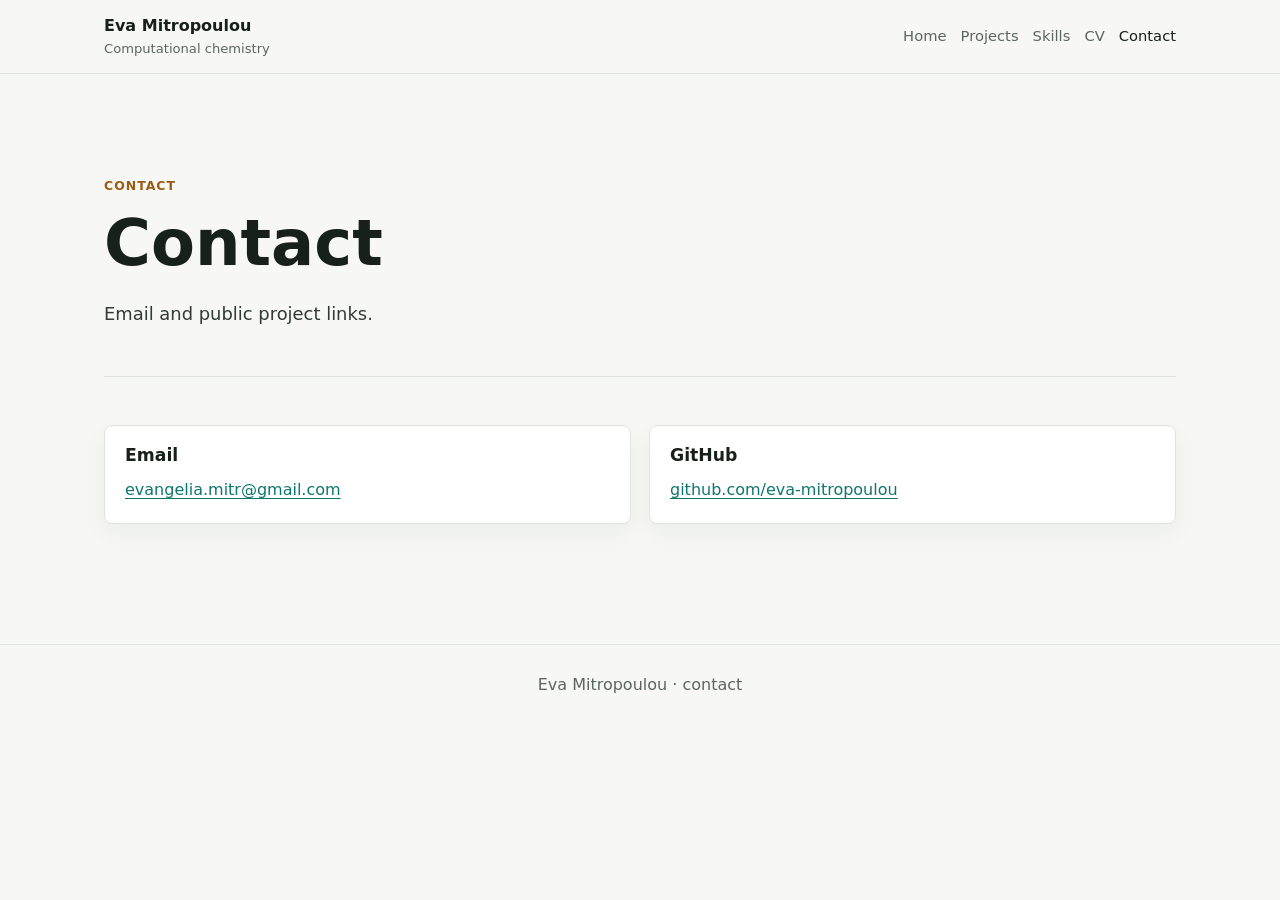
==== contact.html @ 9f8c6f57 "Publish Eva Mitropoulou website" ====
<!doctype html>
<html lang="en">
  <head>
    <meta charset="utf-8">
    <meta name="viewport" content="width=device-width, initial-scale=1">
    <title>Contact | Eva Mitropoulou</title>
    <link rel="stylesheet" href="assets/css/styles.css">
  </head>
  <body>
    <header class="site-header">
      <nav class="nav" aria-label="Primary navigation">
        <a class="brand" href="index.html"><strong>Eva Mitropoulou</strong><span>Computational chemistry</span></a>
        <div class="nav-links">
          <a href="index.html">Home</a>
          <a href="projects.html">Projects</a>
          <a href="skills.html">Skills</a>
          <a href="cv.html">CV</a>
          <a href="contact.html" aria-current="page">Contact</a>
        </div>
      </nav>
    </header>
    <main>
      <section class="section">
        <p class="eyebrow">Contact</p>
        <h1>Contact</h1>
        <p class="lead">Email and public project links.</p>
      </section>

      <section class="section">
        <div class="grid two">
          <article class="card">
            <div class="card-body">
              <h3>Email</h3>
              <p><a href="mailto:evangelia.mitr@gmail.com">evangelia.mitr@gmail.com</a></p>
            </div>
          </article>
          <article class="card">
            <div class="card-body">
              <h3>GitHub</h3>
              <p><a href="https://github.com/eva-mitropoulou">github.com/eva-mitropoulou</a></p>
            </div>
          </article>
        </div>
      </section>
    </main>
    <footer class="footer">Eva Mitropoulou · contact</footer>
  </body>
</html>
---- assets/css/styles.css ----
:root {
  --bg: #f7f8f6;
  --panel: #ffffff;
  --ink: #17201b;
  --muted: #5b665f;
  --line: #dfe5df;
  --accent: #0f766e;
  --accent-2: #9a5b13;
  --accent-3: #315c8c;
  --soft: #e9f3f1;
  --soft-2: #f3eadf;
  --shadow: 0 10px 24px rgba(20, 31, 27, 0.05);
}

* {
  box-sizing: border-box;
}

html {
  scroll-behavior: smooth;
}

body {
  margin: 0;
  background: var(--bg);
  color: var(--ink);
  font-family: Inter, ui-sans-serif, system-ui, -apple-system, BlinkMacSystemFont, "Segoe UI", sans-serif;
  font-size: 16px;
  line-height: 1.55;
}

a {
  color: var(--accent);
  text-decoration-thickness: 1px;
  text-underline-offset: 3px;
}

a:hover {
  color: #0b5f59;
}

.site-header {
  position: sticky;
  top: 0;
  z-index: 10;
  border-bottom: 1px solid var(--line);
  background: rgba(247, 248, 246, 0.96);
  backdrop-filter: blur(12px);
}

.nav {
  display: flex;
  align-items: center;
  justify-content: space-between;
  max-width: 1120px;
  margin: 0 auto;
  padding: 14px 24px;
  gap: 20px;
}

.brand {
  display: flex;
  flex-direction: column;
  min-width: 210px;
  color: var(--ink);
  text-decoration: none;
}

.brand strong {
  font-size: 1rem;
  letter-spacing: 0;
}

.brand span {
  color: var(--muted);
  font-size: 0.82rem;
}

.nav-links {
  display: flex;
  flex-wrap: wrap;
  justify-content: flex-end;
  gap: 14px;
}

.nav-links a {
  color: var(--muted);
  font-size: 0.92rem;
  text-decoration: none;
}

.nav-links a[aria-current="page"],
.nav-links a:hover {
  color: var(--ink);
}

main {
  max-width: 1120px;
  margin: 0 auto;
  padding: 54px 24px 72px;
}

.hero {
  max-width: 850px;
  padding: 36px 0 32px;
}

.landing-hero {
  display: grid;
  grid-template-columns: minmax(0, 1fr) 320px;
  gap: 56px;
  align-items: start;
  padding: 42px 0 44px;
}

.hero-copy {
  max-width: 760px;
}

.eyebrow {
  margin: 0 0 12px;
  color: var(--accent-2);
  font-size: 0.78rem;
  font-weight: 700;
  letter-spacing: 0.08em;
  text-transform: uppercase;
}

h1,
h2,
h3 {
  margin: 0;
  line-height: 1.14;
  letter-spacing: 0;
}

h1 {
  max-width: 900px;
  font-size: clamp(2.35rem, 5vw, 4.7rem);
}

h2 {
  margin-bottom: 18px;
  font-size: clamp(1.42rem, 2.4vw, 2.05rem);
}

h3 {
  font-size: 1.08rem;
}

.lead {
  max-width: 760px;
  margin: 20px 0 0;
  color: #303b35;
  font-size: 1.12rem;
}

.hero p:not(.eyebrow) {
  max-width: 760px;
}

.hero-context {
  margin: 12px 0 0;
  color: var(--muted);
  font-size: 0.95rem;
}

.inline-links {
  display: flex;
  flex-wrap: wrap;
  gap: 10px 16px;
  margin-top: 20px;
}

.inline-links a {
  font-weight: 700;
}

.profile-card {
  position: sticky;
  top: 92px;
  border: 1px solid var(--line);
  border-radius: 8px;
  background: var(--panel);
  box-shadow: var(--shadow);
  padding: 22px;
}

.portrait-photo {
  display: block;
  width: 100%;
  aspect-ratio: 1;
  border: 1px solid var(--line);
  border-radius: 50%;
  background: var(--soft);
  object-fit: cover;
  object-position: 58% 48%;
}

.profile-card h2 {
  margin-top: 20px;
  font-size: 1.15rem;
}

.profile-card p {
  color: var(--muted);
}

.profile-facts {
  display: grid;
  gap: 14px;
  margin: 18px 0 0;
}

.profile-facts div {
  padding-top: 12px;
  border-top: 1px solid var(--line);
}

.profile-facts dt {
  color: var(--ink);
  font-size: 0.82rem;
  font-weight: 800;
  letter-spacing: 0.06em;
  text-transform: uppercase;
}

.profile-facts dd {
  margin: 4px 0 0;
  color: var(--muted);
  font-size: 0.94rem;
}

.cta-row,
.link-row {
  display: flex;
  flex-wrap: wrap;
  gap: 10px;
  margin-top: 22px;
}

.button {
  display: inline-flex;
  align-items: center;
  justify-content: center;
  min-height: 40px;
  padding: 9px 14px;
  border: 1px solid var(--ink);
  border-radius: 6px;
  background: var(--ink);
  color: white;
  font-weight: 700;
  text-decoration: none;
}

.button.secondary {
  border-color: var(--line);
  background: white;
  color: var(--ink);
}

.section {
  padding: 48px 0;
  border-top: 1px solid var(--line);
}

.section:first-child {
  border-top: 0;
}

.section-intro {
  max-width: 760px;
  margin: -6px 0 24px;
  color: var(--muted);
}

.landing-section {
  padding: 42px 0;
}

.section-heading {
  display: flex;
  align-items: baseline;
  justify-content: space-between;
  gap: 20px;
  margin-bottom: 18px;
}

.section-heading h2 {
  margin-bottom: 0;
}

.interest-grid,
.depth-grid {
  display: grid;
  grid-template-columns: repeat(4, minmax(0, 1fr));
  gap: 20px;
}

.interest-grid article,
.depth-grid article {
  border-top: 2px solid var(--line);
  padding-top: 16px;
}

.interest-grid p,
.depth-grid p {
  color: var(--muted);
  margin: 10px 0 0;
}

.feature-list {
  display: grid;
  gap: 26px;
}

.feature-item {
  display: grid;
  grid-template-columns: 260px minmax(0, 1fr);
  gap: 24px;
  align-items: start;
  padding: 0 0 26px;
  border-bottom: 1px solid var(--line);
}

.feature-item:last-child {
  border-bottom: 0;
  padding-bottom: 0;
}

.feature-item img {
  display: block;
  width: 100%;
  aspect-ratio: 16 / 10;
  object-fit: cover;
  border: 1px solid var(--line);
  border-radius: 8px;
  background: var(--soft);
}

.feature-item p {
  color: var(--muted);
}

.compact-metrics {
  color: #26312b;
  font-weight: 700;
}

.news-list {
  display: grid;
  gap: 0;
  max-width: 900px;
}

.news-list article {
  display: grid;
  grid-template-columns: 170px minmax(0, 1fr);
  gap: 24px;
  padding: 16px 0;
  border-top: 1px solid var(--line);
}

.news-list article:last-child {
  border-bottom: 1px solid var(--line);
}

.news-list span {
  color: var(--accent-3);
  font-weight: 800;
}

.news-list p {
  margin: 0;
  color: var(--muted);
}

.contact-band {
  display: flex;
  align-items: baseline;
  justify-content: space-between;
  gap: 24px;
}

.contact-band p {
  margin: 0;
  color: var(--muted);
}

.grid {
  display: grid;
  gap: 18px;
}

.grid.three {
  grid-template-columns: repeat(3, minmax(0, 1fr));
}

.grid.four {
  grid-template-columns: repeat(4, minmax(0, 1fr));
}

.grid.two {
  grid-template-columns: repeat(2, minmax(0, 1fr));
}

.card,
.work-card,
.result-card,
.tool-group,
.at-a-glance {
  border: 1px solid var(--line);
  border-radius: 8px;
  background: var(--panel);
  box-shadow: var(--shadow);
}

.card {
  overflow: hidden;
}

.card-body,
.work-card,
.result-card,
.tool-group,
.at-a-glance {
  padding: 20px;
}

.card p,
.work-card p,
.tool-group p {
  color: var(--muted);
}

.card p,
.card ul,
.card dl,
.work-card p,
.tool-group p {
  margin: 12px 0 0;
}

.work-card {
  display: flex;
  flex-direction: column;
  min-height: 100%;
}

.domain-label {
  display: inline-block;
  width: fit-content;
  margin: 0 0 12px;
  color: var(--accent-3);
  font-size: 0.78rem;
  font-weight: 700;
  letter-spacing: 0.06em;
  text-transform: uppercase;
}

.metric-row {
  display: flex;
  flex-wrap: wrap;
  gap: 8px;
  margin-top: 16px;
}

.mini-metric {
  display: inline-flex;
  align-items: center;
  min-height: 30px;
  padding: 5px 9px;
  border: 1px solid var(--line);
  border-radius: 6px;
  background: #fbfcfb;
  color: #29342e;
  font-size: 0.86rem;
}

.results-strip {
  display: grid;
  grid-template-columns: repeat(4, minmax(0, 1fr));
  gap: 14px;
}

.result-card {
  box-shadow: none;
}

.result-title {
  margin-bottom: 12px;
  font-size: 0.95rem;
}

.result-line {
  margin: 4px 0 0;
  color: var(--muted);
  font-size: 0.92rem;
}

.tools-grid {
  display: grid;
  grid-template-columns: repeat(3, minmax(0, 1fr));
  gap: 14px;
}

.tool-group {
  box-shadow: none;
}

.tool-group h3 {
  font-size: 0.98rem;
}

.tool-group p {
  font-size: 0.92rem;
}

.repro-grid {
  display: grid;
  gap: 10px;
  max-width: 760px;
}

.repro-grid div {
  display: flex;
  flex-wrap: wrap;
  align-items: baseline;
  justify-content: space-between;
  gap: 10px;
  padding: 12px 0;
  border-bottom: 1px solid var(--line);
}

.repro-grid strong {
  color: var(--ink);
}

.repro-grid span {
  color: var(--muted);
}

.figure-thumb {
  display: block;
  width: 100%;
  aspect-ratio: 16 / 10;
  object-fit: cover;
  border-bottom: 1px solid var(--line);
  background: var(--soft);
}

.tag-list {
  display: flex;
  flex-wrap: wrap;
  gap: 7px;
  margin: 14px 0 0;
  padding: 0;
  list-style: none;
}

.tag-list li {
  border: 1px solid var(--line);
  border-radius: 999px;
  background: #fff;
  color: #35413b;
  font-size: 0.82rem;
  padding: 4px 9px;
}

.meta-list {
  display: grid;
  gap: 10px;
}

.meta-list div {
  border-left: 3px solid var(--accent);
  padding-left: 12px;
}

.meta-list dt {
  color: var(--ink);
  font-weight: 700;
}

.meta-list dd {
  margin: 3px 0 0;
  color: var(--muted);
}

.matrix {
  display: grid;
  grid-template-columns: repeat(4, minmax(0, 1fr));
  gap: 12px;
}

.matrix-item {
  border: 1px solid var(--line);
  border-radius: 8px;
  background: var(--panel);
  padding: 16px;
}

.matrix-item strong {
  display: block;
  margin-bottom: 6px;
}

.matrix-item span {
  color: var(--muted);
  font-size: 0.92rem;
}

.project-detail {
  max-width: 920px;
}

.project-detail h2 {
  margin-top: 38px;
  font-size: 1.45rem;
}

.project-detail h2:first-of-type {
  margin-top: 0;
}

.project-detail p,
.project-detail li {
  color: #333f39;
}

.project-detail figure {
  margin: 24px 0;
}

.project-detail figure img {
  width: 100%;
  border: 1px solid var(--line);
  border-radius: 8px;
  background: white;
}

.project-detail figcaption {
  color: var(--muted);
  font-size: 0.92rem;
  margin-top: 8px;
}

.at-a-glance {
  display: grid;
  gap: 10px;
  margin: 26px 0 34px;
  box-shadow: none;
}

.at-a-glance h2 {
  margin: 0 0 2px;
  font-size: 1.15rem;
}

.glance-item {
  color: #334039;
}

.glance-item strong {
  color: var(--ink);
}

.table-wrap {
  overflow-x: auto;
  border: 1px solid var(--line);
  border-radius: 8px;
  background: white;
}

table {
  width: 100%;
  border-collapse: collapse;
  min-width: 620px;
}

th,
td {
  padding: 12px 14px;
  border-bottom: 1px solid var(--line);
  text-align: left;
  vertical-align: top;
}

th {
  background: var(--soft);
  font-size: 0.88rem;
}

td {
  color: #344039;
}

pre {
  overflow-x: auto;
  padding: 14px 16px;
  border: 1px solid var(--line);
  border-radius: 8px;
  background: #ffffff;
  color: #26312b;
}

code {
  font-family: ui-monospace, SFMono-Regular, Menlo, Monaco, Consolas, "Liberation Mono", monospace;
  font-size: 0.92em;
}

.callout {
  border-left: 4px solid var(--accent-3);
  background: #eef4f8;
  padding: 16px 18px;
  margin: 22px 0;
}

.callout p {
  margin: 0;
}

.footer {
  border-top: 1px solid var(--line);
  padding: 28px 24px;
  color: var(--muted);
  text-align: center;
}

@media (max-width: 1000px) {
  .landing-hero,
  .feature-item {
    grid-template-columns: 1fr;
  }

  .profile-card {
    position: static;
    max-width: 420px;
  }

  .grid.four,
  .tools-grid,
  .interest-grid,
  .depth-grid {
    grid-template-columns: repeat(2, minmax(0, 1fr));
  }
}

@media (max-width: 860px) {
  .grid.three,
  .grid.two,
  .results-strip,
  .matrix {
    grid-template-columns: 1fr;
  }

  .nav {
    align-items: flex-start;
    flex-direction: column;
  }

  .nav-links {
    justify-content: flex-start;
  }

  .news-list article {
    grid-template-columns: 1fr;
    gap: 6px;
  }

  .contact-band {
    align-items: flex-start;
    flex-direction: column;
  }
}

@media (max-width: 560px) {
  main {
    padding: 34px 18px 56px;
  }

  .hero {
    padding-top: 12px;
  }

  h1 {
    font-size: 2.3rem;
  }

  .grid.four,
  .tools-grid,
  .interest-grid,
  .depth-grid {
    grid-template-columns: 1fr;
  }

  .repro-grid div {
    align-items: flex-start;
    flex-direction: column;
  }
}
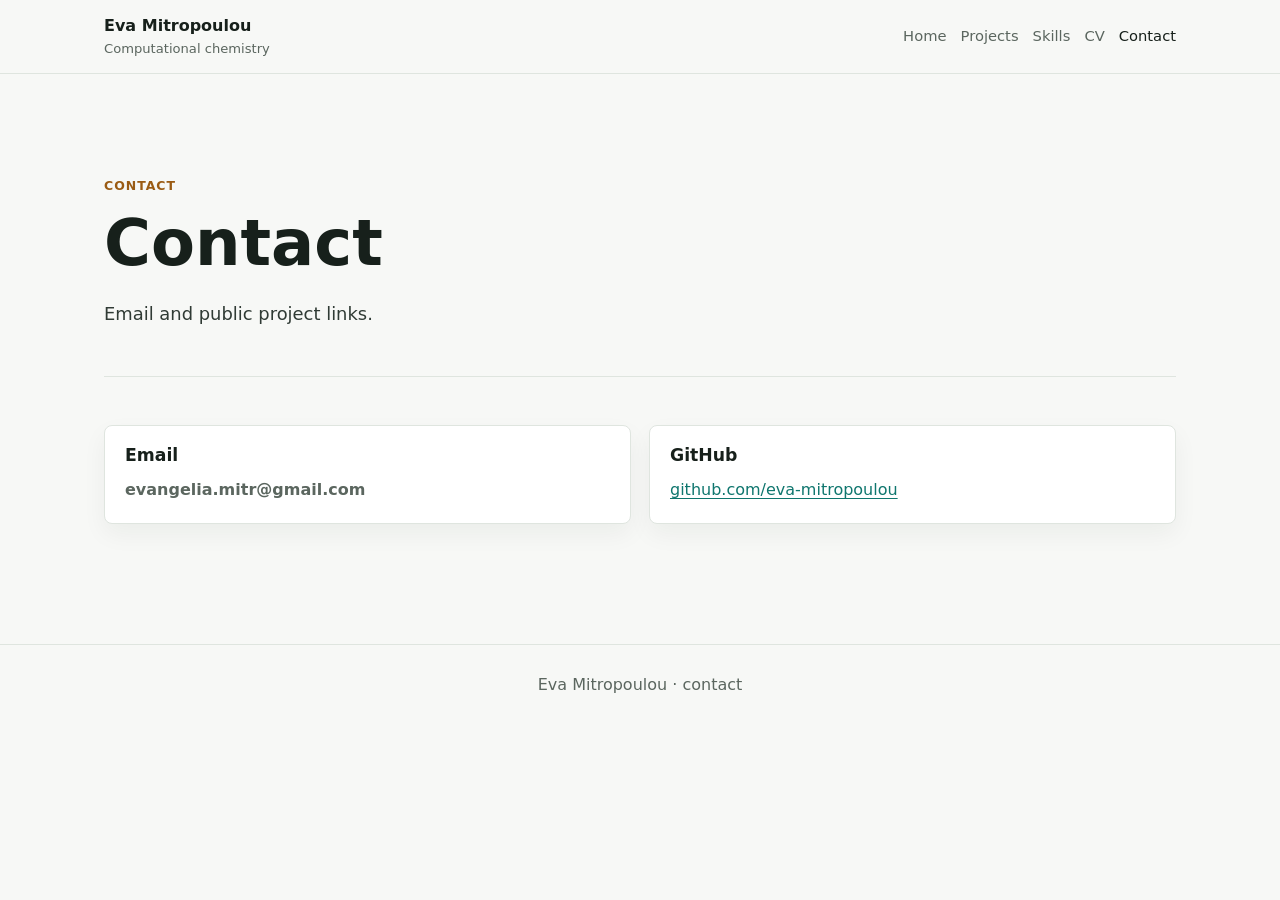
==== commit 404e783f: "Use first-person site copy" ====
--- a/contact.html
+++ b/contact.html
@@ -4,6 +4,8 @@
     <meta charset="utf-8">
     <meta name="viewport" content="width=device-width, initial-scale=1">
     <title>Contact | Eva Mitropoulou</title>
+    <link rel="icon" href="assets/figures/favicon.svg" type="image/svg+xml">
+    <link rel="alternate icon" href="favicon.ico">
     <link rel="stylesheet" href="assets/css/styles.css">
   </head>
   <body>
@@ -31,7 +33,7 @@
           <article class="card">
             <div class="card-body">
               <h3>Email</h3>
-              <p><a href="mailto:evangelia.mitr@gmail.com">evangelia.mitr@gmail.com</a></p>
+              <p class="plain-email">evangelia.mitr@gmail.com</p>
             </div>
           </article>
           <article class="card">
--- a/assets/css/styles.css
+++ b/assets/css/styles.css
@@ -107,14 +107,14 @@
 
 .landing-hero {
   display: grid;
-  grid-template-columns: minmax(0, 1fr) 320px;
-  gap: 56px;
-  align-items: start;
-  padding: 42px 0 44px;
+  grid-template-columns: minmax(0, 1fr) minmax(180px, 280px);
+  gap: clamp(28px, 6vw, 72px);
+  align-items: center;
+  padding: 54px 0 46px;
 }
 
 .hero-copy {
-  max-width: 760px;
+  max-width: 830px;
 }
 
 .eyebrow {
@@ -176,14 +176,16 @@
   font-weight: 700;
 }
 
-.profile-card {
-  position: sticky;
-  top: 92px;
-  border: 1px solid var(--line);
-  border-radius: 8px;
-  background: var(--panel);
-  box-shadow: var(--shadow);
-  padding: 22px;
+.plain-email {
+  color: var(--ink);
+  font-weight: 700;
+  overflow-wrap: anywhere;
+}
+
+.hero-portrait {
+  justify-self: end;
+  width: min(260px, 100%);
+  margin: 0;
 }
 
 .portrait-photo {
@@ -194,41 +196,16 @@
   border-radius: 50%;
   background: var(--soft);
   object-fit: cover;
-  object-position: 58% 48%;
-}
-
-.profile-card h2 {
-  margin-top: 20px;
-  font-size: 1.15rem;
-}
-
-.profile-card p {
-  color: var(--muted);
-}
-
-.profile-facts {
-  display: grid;
-  gap: 14px;
-  margin: 18px 0 0;
-}
-
-.profile-facts div {
-  padding-top: 12px;
-  border-top: 1px solid var(--line);
-}
-
-.profile-facts dt {
-  color: var(--ink);
-  font-size: 0.82rem;
-  font-weight: 800;
-  letter-spacing: 0.06em;
-  text-transform: uppercase;
-}
-
-.profile-facts dd {
-  margin: 4px 0 0;
-  color: var(--muted);
-  font-size: 0.94rem;
+  object-position: center center;
+  box-shadow: 0 0 0 6px #ffffff, var(--shadow);
+}
+
+.about-text {
+  max-width: 850px;
+}
+
+.about-text p {
+  color: var(--muted);
 }
 
 .cta-row,
@@ -733,9 +710,14 @@
     grid-template-columns: 1fr;
   }
 
-  .profile-card {
-    position: static;
-    max-width: 420px;
+  .landing-hero {
+    gap: 28px;
+    padding-top: 34px;
+  }
+
+  .hero-portrait {
+    justify-self: start;
+    width: min(220px, 62vw);
   }
 
   .grid.four,
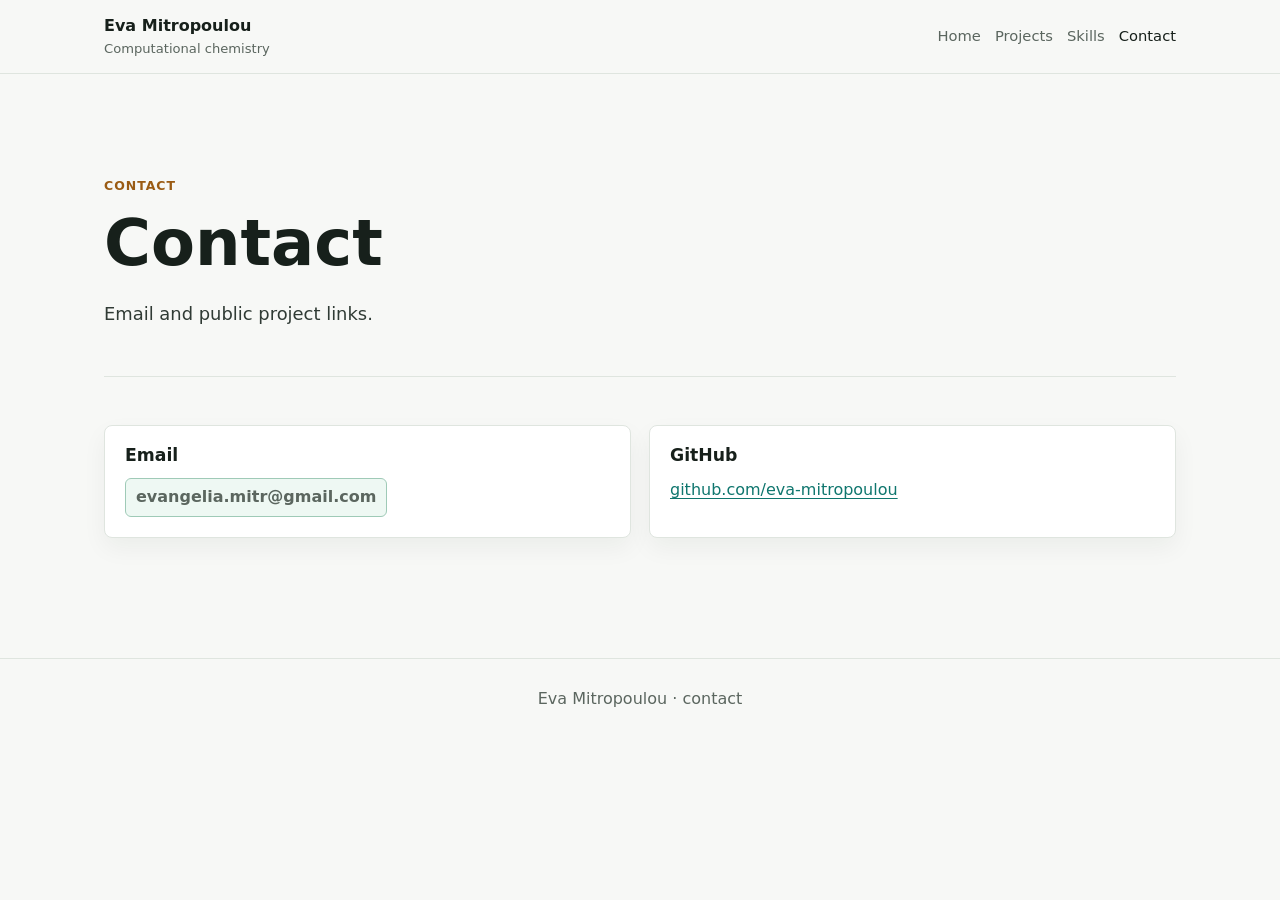
==== commit aaa838e9: "Focus root site on molecular ML portfolio" ====
--- a/contact.html
+++ b/contact.html
@@ -16,7 +16,6 @@
           <a href="index.html">Home</a>
           <a href="projects.html">Projects</a>
           <a href="skills.html">Skills</a>
-          <a href="cv.html">CV</a>
           <a href="contact.html" aria-current="page">Contact</a>
         </div>
       </nav>
--- a/assets/css/styles.css
+++ b/assets/css/styles.css
@@ -177,7 +177,14 @@
 }
 
 .plain-email {
-  color: var(--ink);
+  display: inline-flex;
+  align-items: center;
+  min-height: 34px;
+  padding: 6px 10px;
+  border: 1px solid #9fcab7;
+  border-radius: 6px;
+  background: #eef8f3;
+  color: #123d3d;
   font-weight: 700;
   overflow-wrap: anywhere;
 }
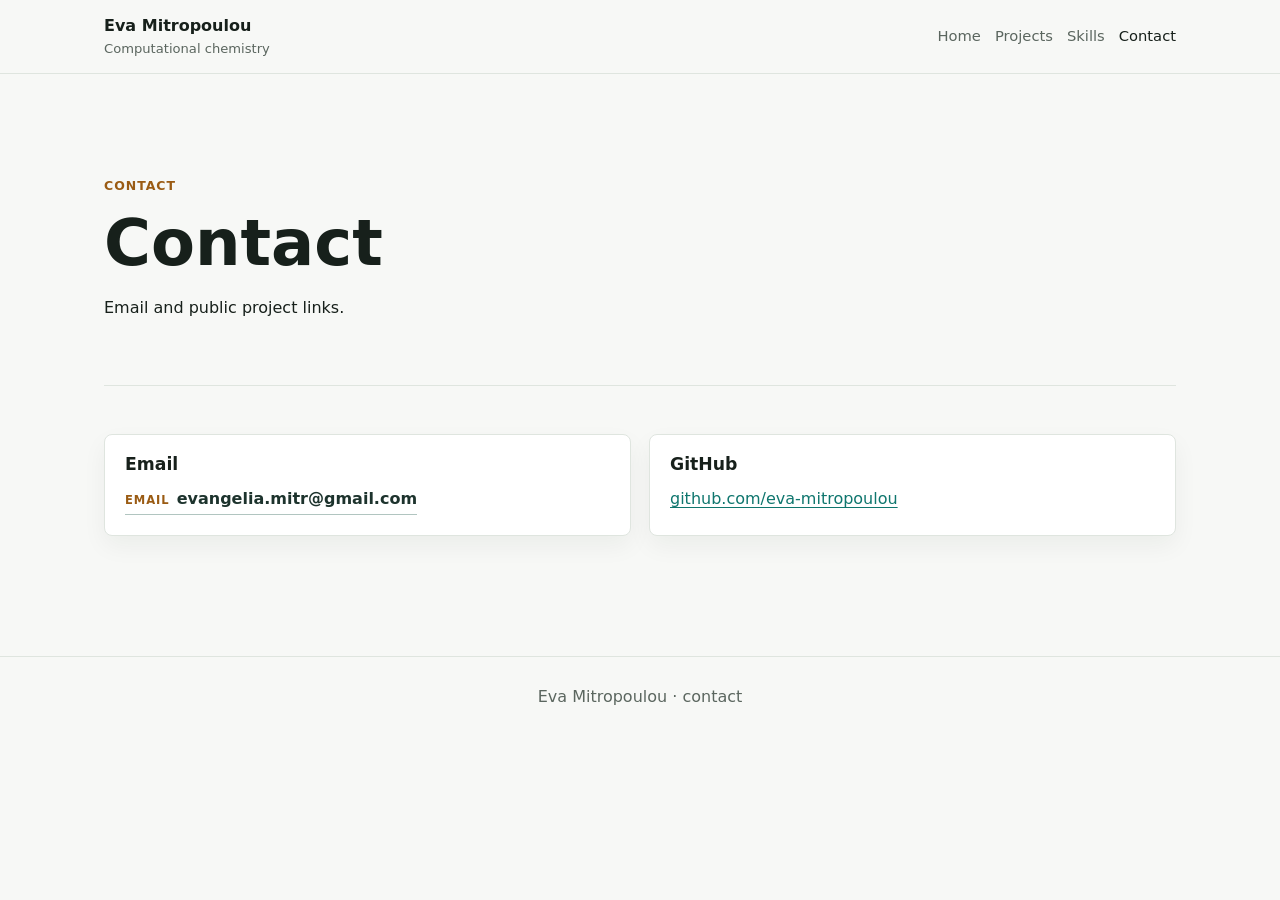
==== commit a0ad798b: "Refine email contact styling" ====
--- a/contact.html
+++ b/contact.html
@@ -32,7 +32,7 @@
           <article class="card">
             <div class="card-body">
               <h3>Email</h3>
-              <p class="plain-email">evangelia.mitr@gmail.com</p>
+              <p class="email-line"><span class="email-label">Email</span><span class="email-address">evangelia.mitr@gmail.com</span></p>
             </div>
           </article>
           <article class="card">
--- a/assets/css/styles.css
+++ b/assets/css/styles.css
@@ -148,13 +148,17 @@
   font-size: 1.08rem;
 }
 
-.lead {
+.hero-copy > p:not(.eyebrow) {
   max-width: 760px;
-  margin: 20px 0 0;
+  margin: 12px 0 0;
   color: #303b35;
   font-size: 1.12rem;
 }
 
+.hero-copy > p.lead {
+  margin-top: 20px;
+}
+
 .hero p:not(.eyebrow) {
   max-width: 760px;
 }
@@ -168,6 +172,7 @@
 .inline-links {
   display: flex;
   flex-wrap: wrap;
+  align-items: baseline;
   gap: 10px 16px;
   margin-top: 20px;
 }
@@ -176,17 +181,29 @@
   font-weight: 700;
 }
 
-.plain-email {
+.email-line {
   display: inline-flex;
-  align-items: center;
-  min-height: 34px;
-  padding: 6px 10px;
-  border: 1px solid #9fcab7;
-  border-radius: 6px;
-  background: #eef8f3;
-  color: #123d3d;
+  flex-wrap: wrap;
+  align-items: baseline;
+  gap: 0.45rem;
+  margin: 0;
+  padding-bottom: 2px;
+  border-bottom: 1px solid rgba(34, 91, 76, 0.35);
+  color: var(--ink);
+  overflow-wrap: anywhere;
+}
+
+.email-label {
+  color: var(--accent-2);
+  font-size: 0.72rem;
   font-weight: 700;
-  overflow-wrap: anywhere;
+  letter-spacing: 0.08em;
+  text-transform: uppercase;
+}
+
+.email-address {
+  color: #1d332d;
+  font-weight: 700;
 }
 
 .hero-portrait {
